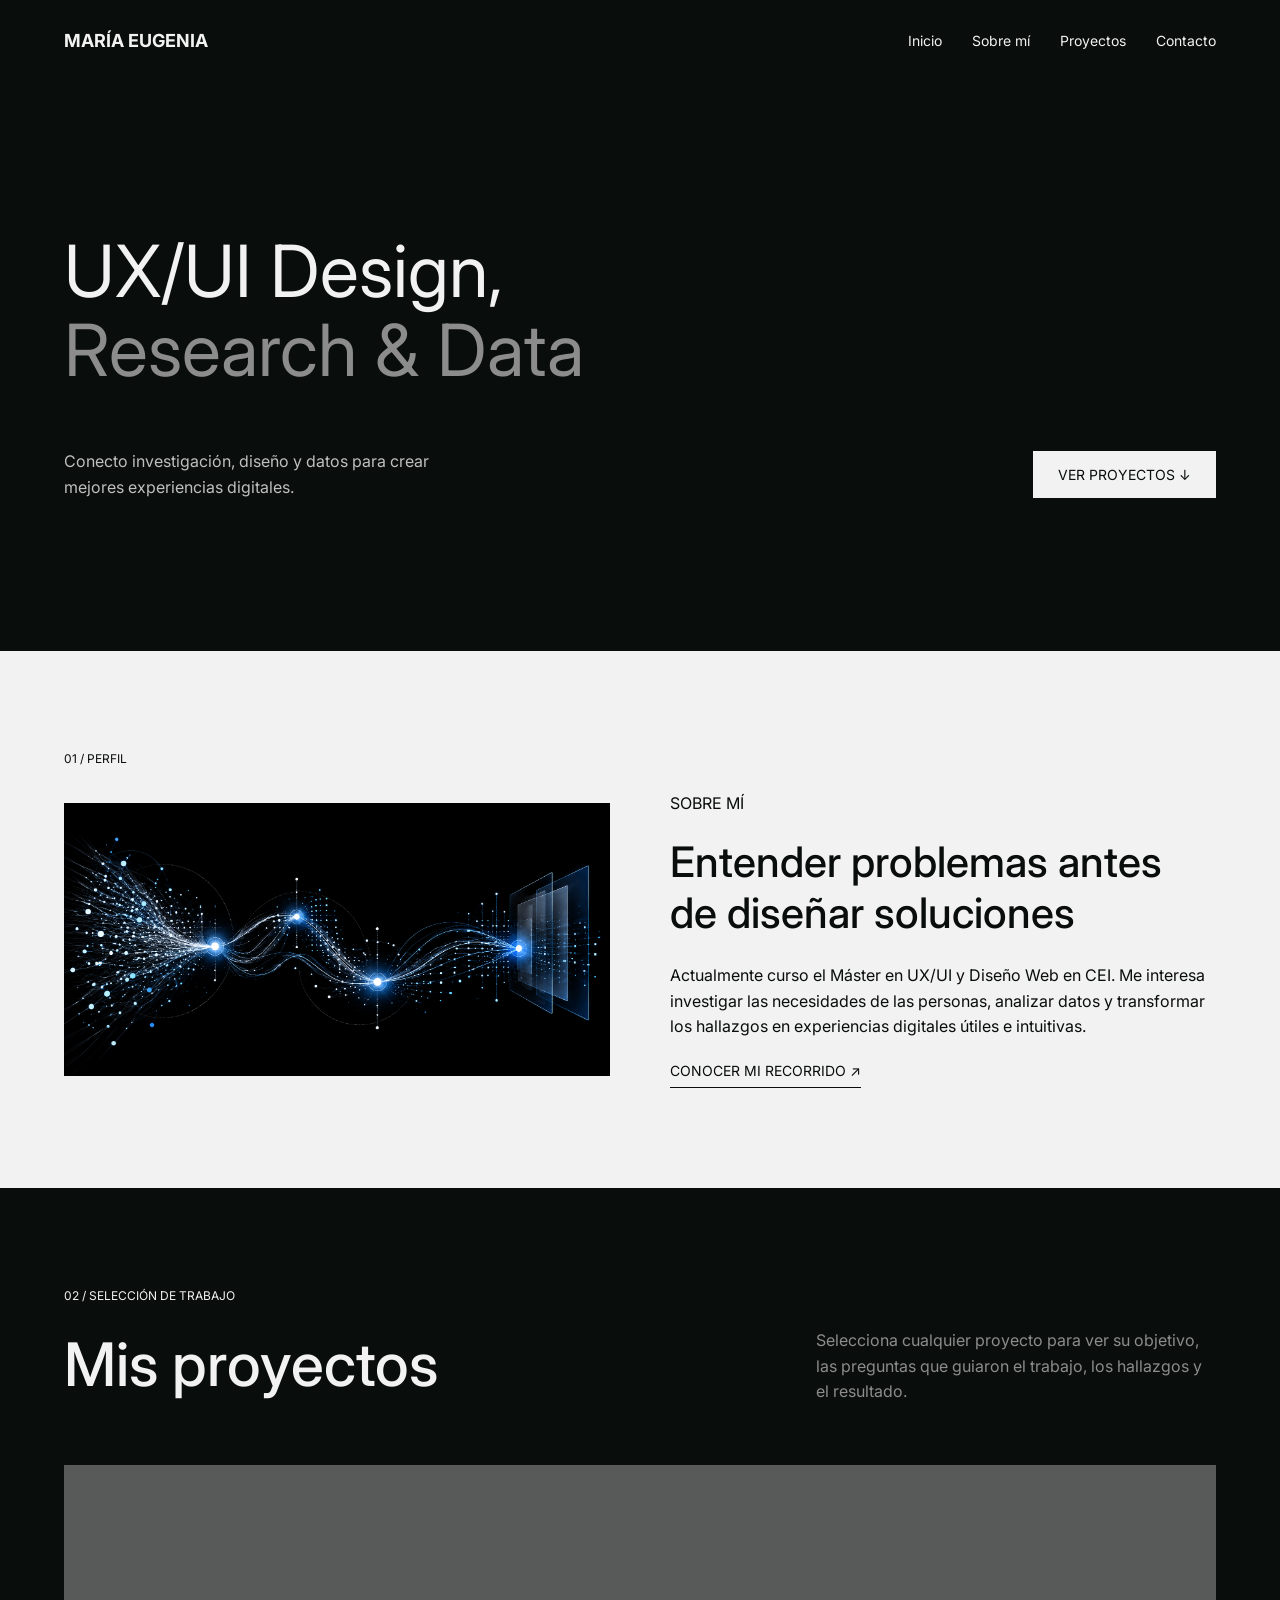
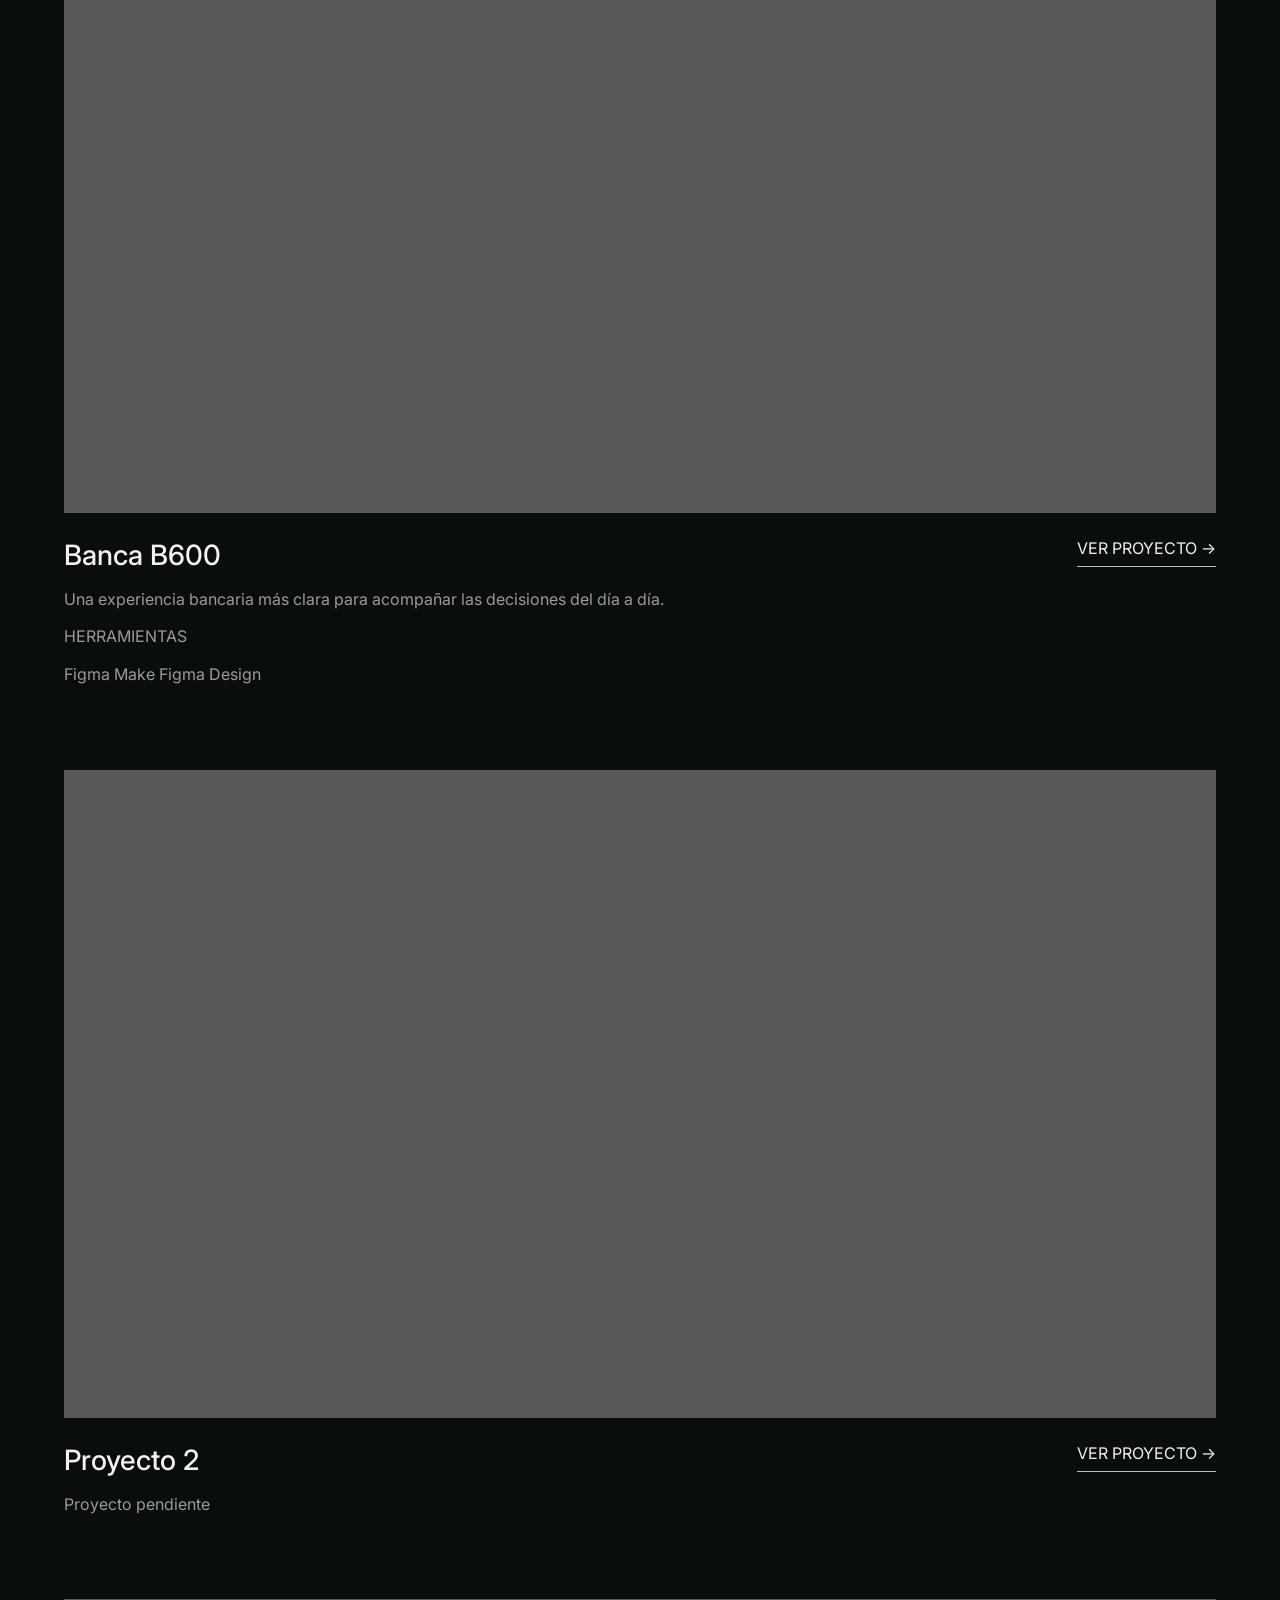
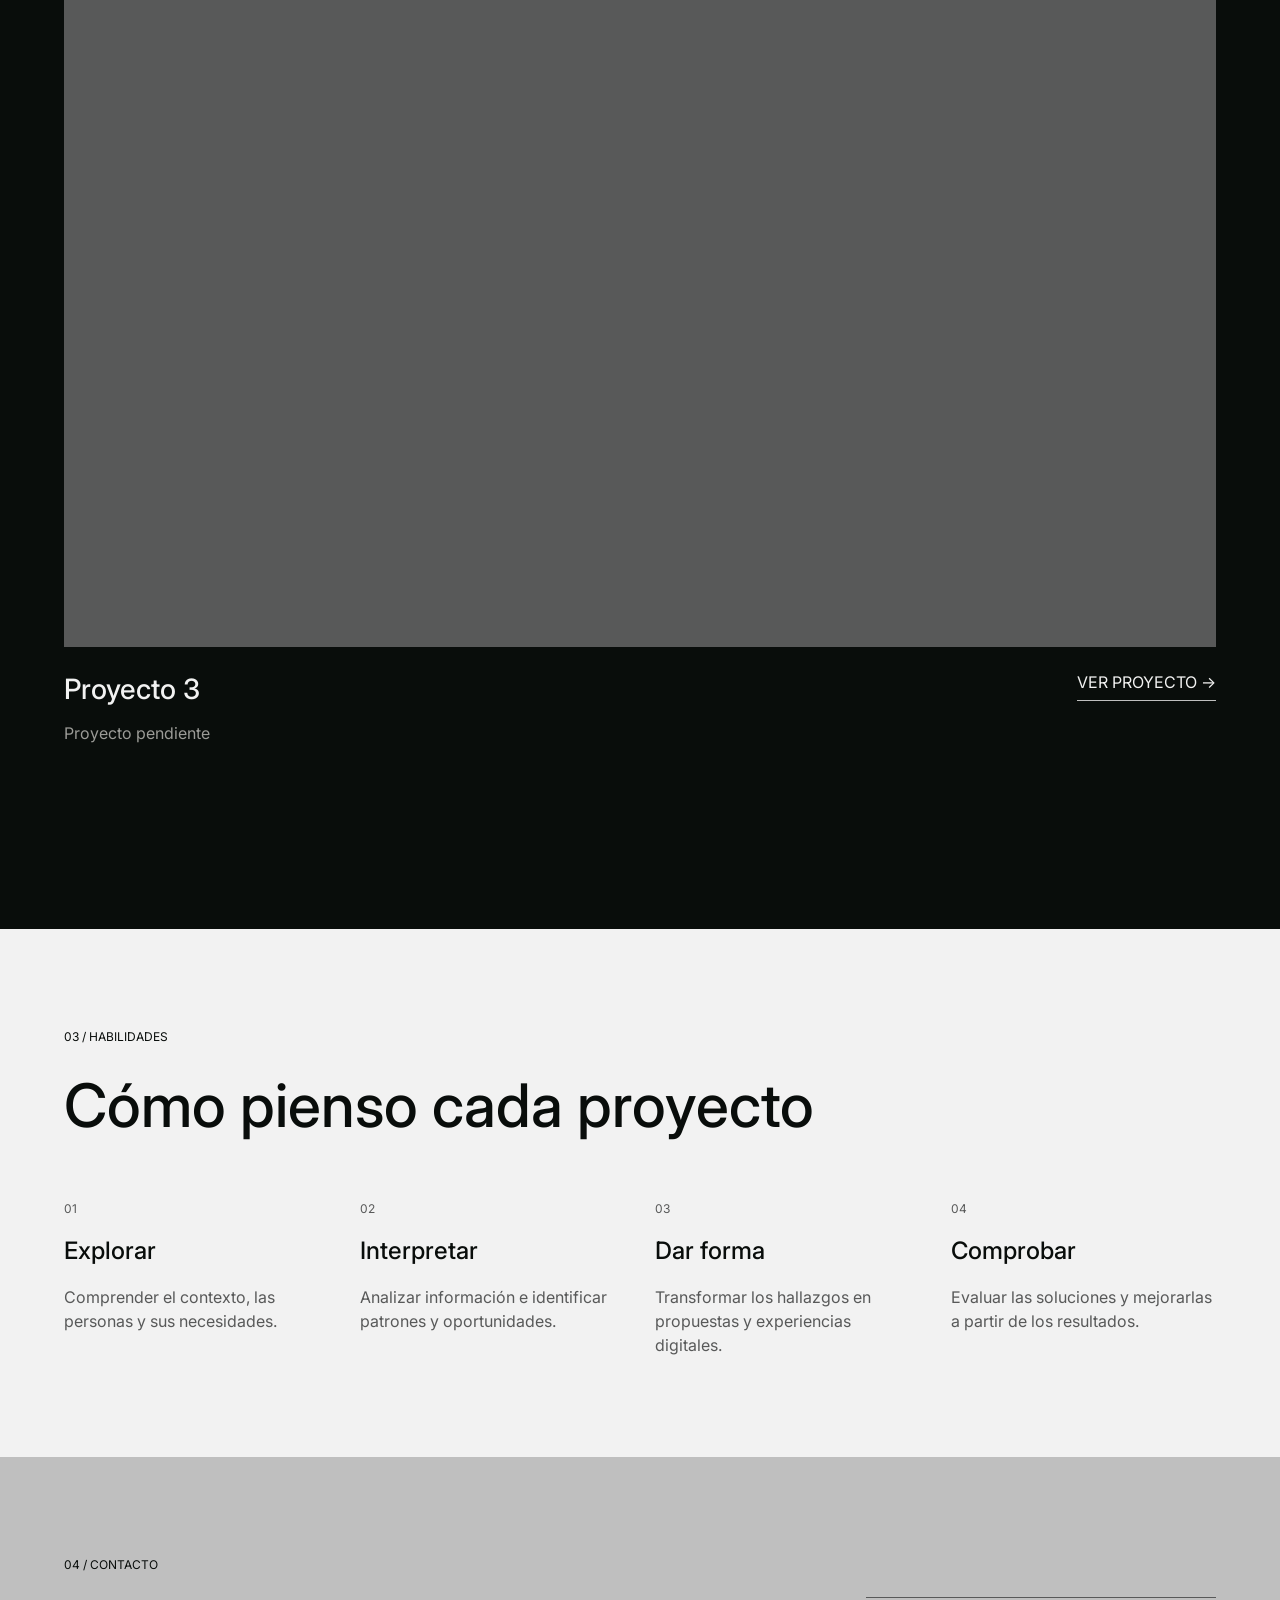
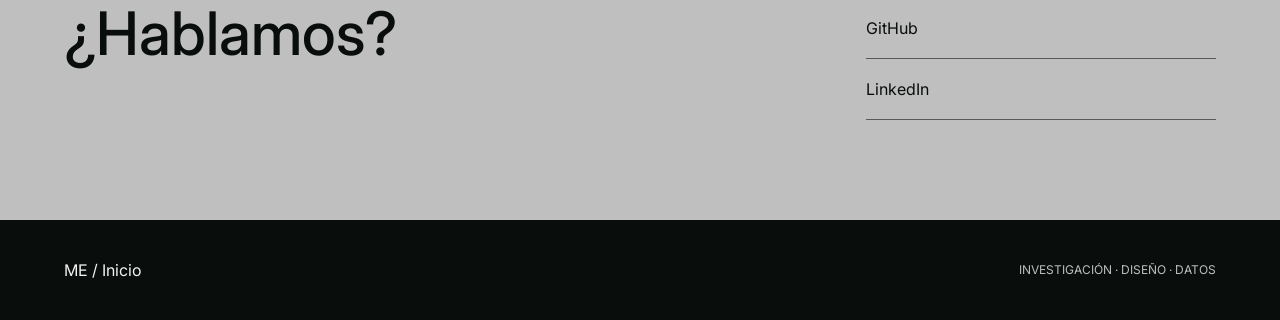
==== index.html @ ddd152c0 "Initial commit" ====
<!DOCTYPE html>
<html lang="es">

<head>
    <meta charset="UTF-8">
    <meta name="viewport" content="width=device-width, initial-scale=1.0">
    <meta name="description" content="Portfolio de María Eugenia. Diseño UX/UI, investigación y datos.">

    <title>María Eugenia | Portfolio</title>

    <!-- Tipografia -->
    <link href="https://fonts.googleapis.com/css2?family=Inter:wght@400;500;600;700&display=swap" rel="stylesheet">

    <!-- CSS -->
    <link rel="stylesheet" href="css/main.css">
</head>

<body>

    <!-- Cabecera-->
    <header class="header">
        <div class="contenedor">

            <a href="index.html" class="logo">MARÍA EUGENIA</a>


            <nav class="menu" aria-label="Menú principal">

                <a href="index.html" aria-current="page">Inicio</a>
                <a href="sobre-mi.html">Sobre mí</a>
                <a href="index.html#proyectos">Proyectos</a>
                <a href="index.html#contacto">Contacto</a>
            </nav>


        </div>
    </header>

    <main>

        <!-- portada-->
        <section class="portada">
            <div class="contenedor">

                <h1>
                    UX/UI Design,<br>
                    <span>Research & Data</span>
                </h1>

                <div class="portada-info">
                    <p>
                        Conecto investigación, diseño y datos
                        para crear mejores experiencias digitales.
                    </p>

                    <a href="#proyectos" class="boton">
                        VER PROYECTOS ↓
                    </a>
                </div>

            </div>
        </section>

        <!-- perfil-->
        <section class="sobre-mi">
            <div class="contenedor">

                <p class="etiqueta">01 / PERFIL</p>

                <div class="sobre-mi-contenido">

                    <div class="sobre-mi-imagen">
                        <img src="assets/img/flujo-datos.png" alt="Representación abstracta de datos">
                    </div>

                    <div class="sobre-mi-texto">
                        <p class="etiqueta">SOBRE MÍ</p>

                        <h2>
                            Entender problemas antes
                            de diseñar soluciones
                        </h2>

                        <p>
                            Actualmente curso el Máster en UX/UI y
                            Diseño Web en CEI. Me interesa investigar
                            las necesidades de las personas, analizar
                            datos y transformar los hallazgos en
                            experiencias digitales útiles e intuitivas.
                        </p>

                        <a href="sobre-mi.html" class="enlace">
                            CONOCER MI RECORRIDO ↗
                        </a>
                    </div>

                </div>
            </div>
        </section>

        <!-- proyectoste vy-->
        <section class="proyectos" id="proyectos">
            <div class="contenedor">

                <p class="etiqueta">02 / SELECCIÓN DE TRABAJO</p>

                <div class="encabezado-proyectos">
                    <h2>Mis proyectos</h2>

                    <p>
                        Selecciona cualquier proyecto para ver su objetivo,
                        las preguntas que guiaron el trabajo,
                        los hallazgos y el resultado.
                    </p>
                </div>

                <!-- Proyecto B600 -->
                <article class="tarjeta-proyecto">

                    <!-- Caja reservada para la imagen de B600 -->
                    <div class="imagen-pendiente"></div>

                    <div class="proyecto-info">
                        <div>
                            <h3>Banca B600</h3>

                            <p>
                                Una experiencia bancaria más clara
                                para acompañar las decisiones
                                del día a día.
                            </p>

                            <p>HERRAMIENTAS</p>
                            <p>Figma Make Figma Design</p>
                        </div>

                        <a href="detalle-b600.html" class="enlace">
                            VER PROYECTO →
                        </a>
                    </div>

                </article>

                <!-- Proyecto 2 -->
                <article class="tarjeta-proyecto">

                    <div class="imagen-pendiente"></div>

                    <div class="proyecto-info">
                        <div>
                            <h3>Proyecto 2</h3>
                            <p>Proyecto pendiente</p>
                        </div>

                        <a href="detalle-proyecto2.html" class="enlace">
                            VER PROYECTO →
                        </a>
                    </div>

                </article>

                <!-- Proyecto 3 -->
                <article class="tarjeta-proyecto">

                    <div class="imagen-pendiente"></div>

                    <div class="proyecto-info">
                        <div>
                            <h3>Proyecto 3</h3>
                            <p>Proyecto pendiente</p>
                        </div>

                        <a href="detalle-proyecto3.html" class="enlace">
                            VER PROYECTO →
                        </a>
                    </div>

                </article>

            </div>
        </section>

        <!-- 04. HABILIDADES -->
        <section class="proceso">
            <div class="contenedor">

                <p class="etiqueta">03 / HABILIDADES</p>

                <h2>Cómo pienso cada proyecto</h2>

                <div class="pasos">

                    <article class="paso">
                        <span>01</span>
                        <h3>Explorar</h3>
                        <p>
                            Comprender el contexto, las personas
                            y sus necesidades.
                        </p>
                    </article>

                    <article class="paso">
                        <span>02</span>
                        <h3>Interpretar</h3>
                        <p>
                            Analizar información e identificar
                            patrones y oportunidades.
                        </p>
                    </article>

                    <article class="paso">
                        <span>03</span>
                        <h3>Dar forma</h3>
                        <p>
                            Transformar los hallazgos en propuestas
                            y experiencias digitales.
                        </p>
                    </article>

                    <article class="paso">
                        <span>04</span>
                        <h3>Comprobar</h3>
                        <p>
                            Evaluar las soluciones y mejorarlas
                            a partir de los resultados.
                        </p>
                    </article>

                </div>
            </div>
        </section>

        <!-- 05. CONTACTO -->
        <section class="contacto" id="contacto">
            <div class="contenedor">

                <p class="etiqueta">04 / CONTACTO</p>

                <div class="contacto-contenido">

                    <h2>¿Hablamos?</h2>

                    <div class="contacto-enlaces">
                        <a href="https://github.com/cardamoneeuge" target="_blank" rel="noopener noreferrer">
                            GitHub
                        </a>

                        <a href="https://www.linkedin.com/in/maria-eugenia-cardamone/" target="_blank"
                            rel="noopener noreferrer">
                            LinkedIn
                        </a>
                    </div>

                </div>
            </div>
        </section>

    </main>

    <!-- PIE DE PÁGINA -->
    <footer class="footer">
        <div class="contenedor">
            <a href="index.html">ME / Inicio</a>
            <p>INVESTIGACIÓN · DISEÑO · DATOS</p>
        </div>
    </footer>

</body>

</html>
---- css/main.css ----
:root {
   --oscuro: #090D0B;
   --blanco: #F2F2F2;
   --gris: #585959;
   --gris-claro: #BFBFBF;
}


* {
   margin: 0;
   padding: 0;
   box-sizing: border-box;
}


body {
    font-family: "Inter";
    background-color: var(--oscuro);
    color: var(--blanco);
}


a {
   color: inherit;
   text-decoration: none;
}


img {
   display: block;
   max-width: 100%;
}


.contenedor {
   width: 90%;
   max-width: 1320px;
   margin: 0 auto;
}


.etiqueta {
   font-size: 12px;
   margin-bottom: 25px;
}


.boton {
   display: inline-block;
   padding: 15px 25px;
   background-color: var(--blanco);
   color: var(--oscuro);
   font-size: 14px;
}




/* Header*/


.header {
   padding: 30px 0;
}


.header .contenedor {
   display: flex;
   justify-content: space-between;
   align-items: center;
}


.logo {
   font-size: 18px;
   font-weight: 700;
}


.menu {
   display: flex;
   gap: 30px;
   font-size: 14px;
}




/* portada */


.portada {
   padding: 150px 0;
}


.portada h1 {
   font-size: 72px;
   font-weight: 400;
   line-height: 1.1;
}


.portada h1 span {
   color: #8C8C8C;
}


.portada-info {
   display: flex;
   justify-content: space-between;
   align-items: center;
   gap: 30px;
   margin-top: 60px;
}


.portada-info p {
   max-width: 400px;
   font-size: 16px;
   line-height: 1.6;
   color: var(--gris-claro);
}




/* sobre mi - inicio*/


.sobre-mi {
   background-color: var(--blanco);
   color: var(--oscuro);
   padding: 100px 0;
}


.sobre-mi-contenido {
   display: grid;
   grid-template-columns: 1fr 1fr;
   gap: 60px;
   align-items: center;
}


.sobre-mi-imagen img {
   width: 100%;
}


.sobre-mi-texto h2 {
   font-size: 42px;
   font-weight: 500;
   margin-bottom: 25px;
}


.sobre-mi-texto p {
   font-size: 16px;
   line-height: 1.6;
   margin-bottom: 20px;
}


.sobre-mi-texto .enlace {
   display: inline-block;
   border-bottom: 1px solid var(--oscuro);
   padding-bottom: 8px;
   font-size: 14px;
}




/* Proyecctos*/


.proyectos {
   background-color: var(--oscuro);
   color: var(--blanco);
   padding: 100px 0;
}


.encabezado-proyectos {
   display: flex;
   justify-content: space-between;
   gap: 40px;
   margin-bottom: 60px;
}


.proyectos h2 {
   font-size: 60px;
   font-weight: 500;
}


.encabezado-proyectos p {
   max-width: 400px;
   line-height: 1.6;
   color: #8C8C8C;
}


.tarjeta-proyecto {
   margin-bottom: 70px;
}


.tarjeta-proyecto img {
   width: 100%;
}


.imagen-pendiente {
   width: 100%;
   aspect-ratio: 16 / 9;
   background-color: var(--gris);
}


.proyecto-info {
   display: flex;
   justify-content: space-between;
   gap: 30px;
   margin-top: 25px;
}


.proyecto-info h3 {
   font-size: 28px;
   font-weight: 500;
   margin-bottom: 15px;
}


.proyecto-info p {
   color: #9B9B97;
   line-height: 1.6;
   margin-bottom: 12px;
}


.proyecto-info .enlace {
   align-self: flex-start;
   border-bottom: 1px solid var(--gris-claro);
   padding-bottom: 8px;
   white-space: nowrap;
}




/* Habilidades*/


.proceso {
   background-color: var(--blanco);
   color: var(--oscuro);
   padding: 100px 0;
}


.proceso h2 {
   font-size: 60px;
   font-weight: 500;
   margin-bottom: 60px;
}


.pasos {
   display: grid;
   grid-template-columns: repeat(4, 1fr);
   gap: 30px;
}


.paso {
   display: flex;
   flex-direction: column;
   gap: 20px;
}


.paso span {
   color: var(--gris);
   font-size: 12px;
}


.paso h3 {
   font-size: 24px;
   font-weight: 500;
}


.paso p {
   color: var(--gris);
   line-height: 1.5;
}




/* Contacto */


.contacto {
   background-color: var(--gris-claro);
   color: var(--oscuro);
   padding: 100px 0;
}


.contacto-contenido {
   display: flex;
   justify-content: space-between;
   gap: 40px;
}


.contacto h2 {
   font-size: 60px;
   font-weight: 500;
}


.contacto-enlaces {
   width: 350px;
}


.contacto-enlaces a {
   display: block;
   padding: 20px 0;
   border-top: 1px solid var(--gris);
}


.contacto-enlaces a:last-child {
   border-bottom: 1px solid var(--gris);
}




/* footer*/


.footer {
   padding: 40px 0;
}


.footer .contenedor {
   display: flex;
   justify-content: space-between;
   align-items: center;
   gap: 20px;
}


.footer p {
   font-size: 12px;
   color: var(--gris-claro);
}




/* Responsive*/


@media (max-width: 768px) {


   .portada {
       padding: 100px 0;
   }


   .portada h1 {
       font-size: 48px;
   }


   .sobre-mi-contenido {
       gap: 30px;
   }


   .proyectos h2,
   .proceso h2,
   .contacto h2 {
       font-size: 40px;
   }


   .pasos {
       grid-template-columns: repeat(2, 1fr);
   }


   .contacto-contenido {
       gap: 25px;
   }
}




/* responsive mobile*/


@media (max-width: 600px) {


   .header .contenedor {
       flex-direction: column;
       align-items: flex-start;
       gap: 20px;
   }


   .menu {
       flex-wrap: wrap;
       gap: 15px;
   }


   .portada {
       padding: 90px 0;
   }


   .portada h1 {
       font-size: 40px;
   }


   .portada-info,
   .encabezado-proyectos,
   .proyecto-info,
   .contacto-contenido {
       flex-direction: column;
       align-items: flex-start;
   }


   .sobre-mi,
   .proyectos,
   .proceso,
   .contacto {
       padding: 60px 0;
   }


   .sobre-mi-contenido {
       grid-template-columns: 1fr;
   }


   .sobre-mi-texto h2 {
       font-size: 30px;
   }


   .proyectos h2,
   .proceso h2,
   .contacto h2 {
       font-size: 36px;
   }


   .pasos {
       grid-template-columns: 1fr;
   }


   .contacto-enlaces {
       width: 100%;
   }


   .footer .contenedor {
       flex-direction: column;
       align-items: flex-start;
   }
}




/* Sobre mi*/


/* Presentación: texto e imagen */
.presentacion {
   padding: 60px 0;
}


.presentacion-contenido {
   display: flex;
   gap: 40px;
   margin-top: 30px;
}




.presentacion-texto,
.imagen-sobre-mi {
   flex: 1;
   min-width: 0;
}




.presentacion-texto h1 {
   font-size: 40px;
   margin-bottom: 20px;
}


.presentacion-texto p {
   margin-bottom: 15px;
}


.imagen-sobre-mi img {
   width: 100%;
}




/* Fromacion  */
.formacion {
   padding: 40px 0;
}


.formacion .contenedor {
   display: grid;
   grid-template-columns: 30% 1fr;
   gap: 40px;
}


.lista-formacion {
   display: flex;
   flex-direction: column;
   gap: 30px;
}


.formacion-item {
   border-top: 1px solid #BFBFBF;
   padding-top: 15px;
}




/* Conocimientos */
.conocimientos {
   padding: 40px 0;
}


.conocimientos .contenedor {
   display: grid;
   grid-template-columns: 30% 1fr;
   gap: 40px;
}


.lista-conocimientos {
   display: flex;
   flex-direction: column;
   gap: 25px;
}


.conocimiento-item {
   border-top: 1px solid #BFBFBF;
   padding-top: 15px;
}




/* Enlaces finales */
.ver-trabajos {
   padding: 40px 0;
}


.ver-trabajos .contenedor {
   display: flex;
   justify-content: space-between;
}



/* Adaptacion basica  movil */
@media (max-width: 600px) {


   .presentacion-contenido {
       flex-direction: column;
   }


   .presentacion-texto,
   .imagen-sobre-mi {
       width: 100%;
   }


   .formacion .contenedor,
   .conocimientos .contenedor {
       grid-template-columns: 1fr;
   }
}


/* Fondo de página Sobre mí */


.pagina-sobre-mi {
   background-color: #F2F2F2;
   color: #090D0B;
}


.pagina-sobre-mi .header {
   background-color: #F2F2F2;
}



/* ==========================
   DETALLE DEL PROYECTO B600
   ========================== */

/* Espaciado general de la sección */
.detalle-proyecto {
    padding: 80px 0;
}

/* Título principal */
.detalle-proyecto h1 {
    margin: 30px 0 20px;
}

/* Subtítulo */
.detalle-proyecto h2 {
    margin: 40px 0 20px;
}

/* Párrafos */
.detalle-proyecto p {
    max-width: 800px;
    line-height: 1.6;
}

/* Enlace para volver a proyectos */
.detalle-proyecto .enlace {
    display: inline-block;
    margin-top: 40px;
}


/* Bloques de información del proyecto */
.detalle-informacion {
    display: flex;
    gap: 40px;
    margin-top: 40px;
}

/* Distribución del espacio entre los bloques */
.detalle-bloque {
    flex: 1;
    min-width: 0;
}

/* Títulos de los bloques */
.detalle-bloque h2 {
    margin-top: 0;
}

/* Adaptación de los bloques para móvil */
@media (max-width: 768px) {

    .detalle-informacion {
        flex-direction: column;
        gap: 24px;
    }

}
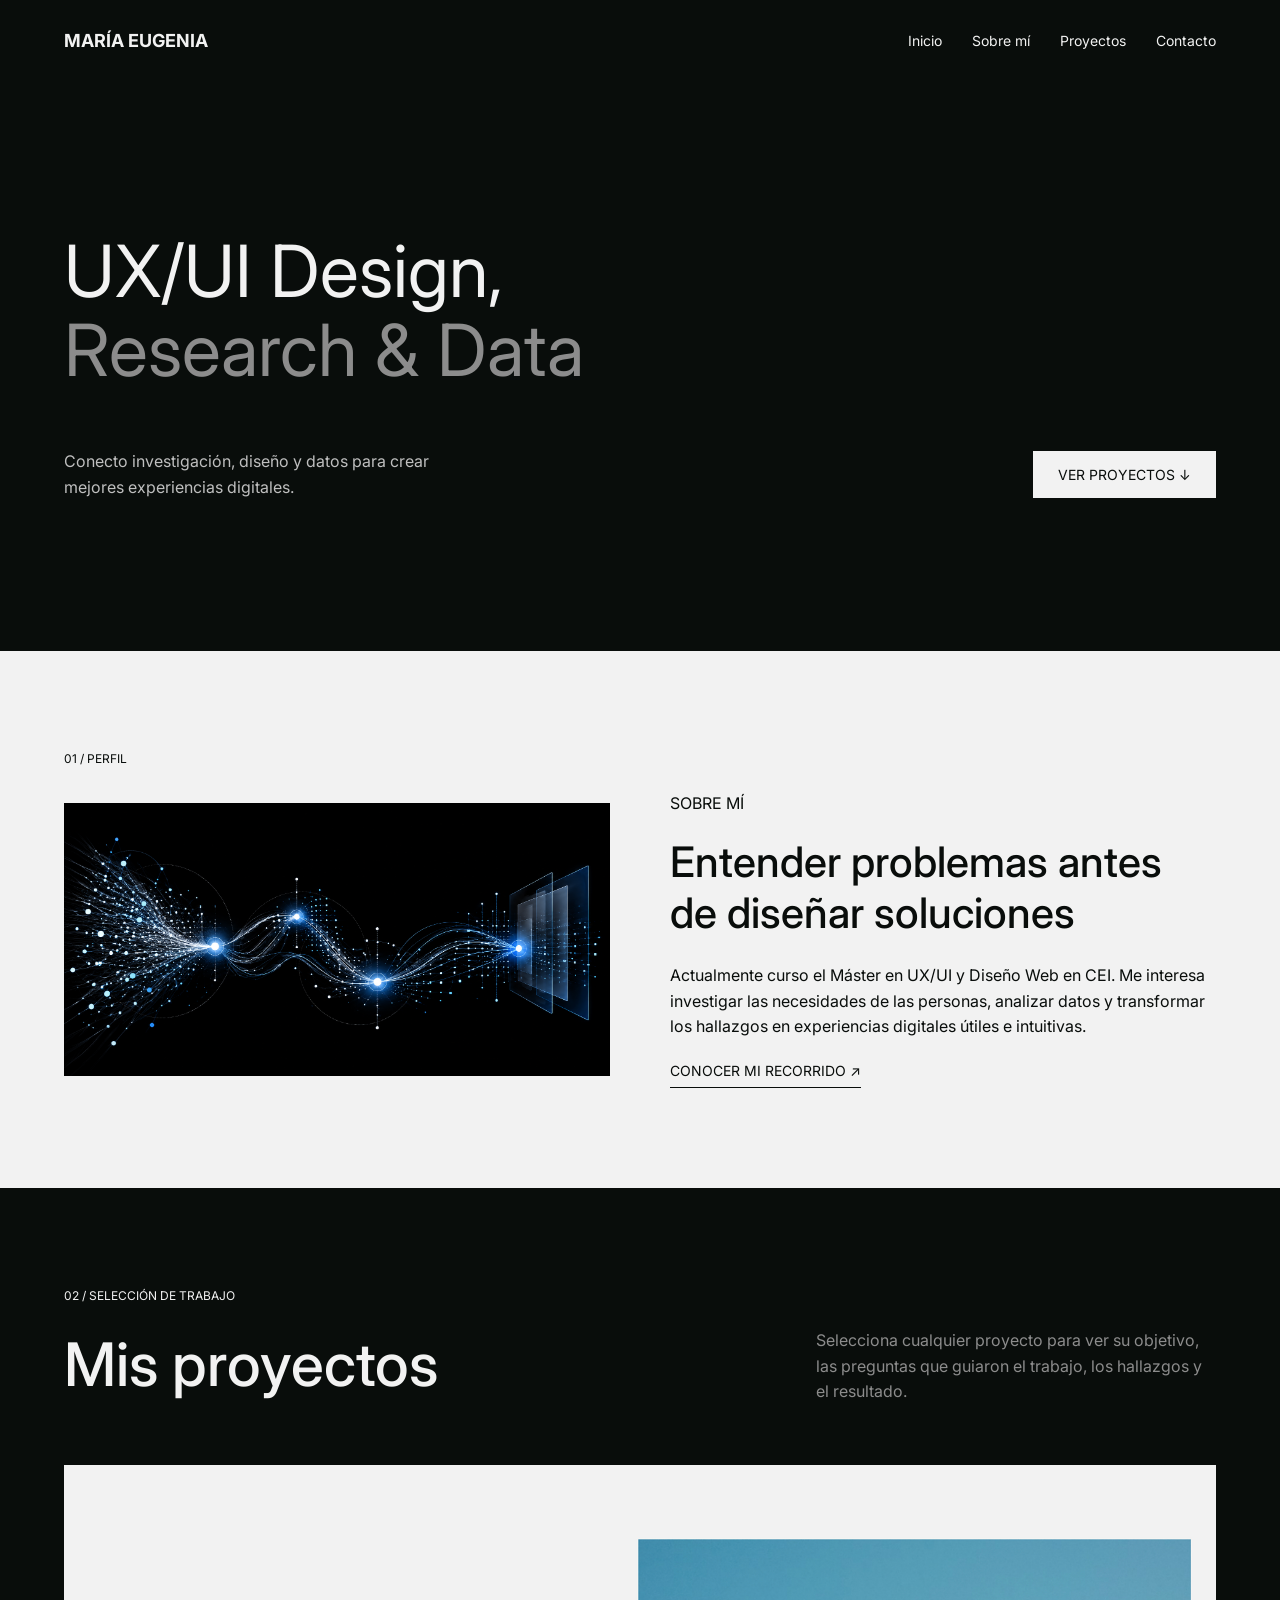
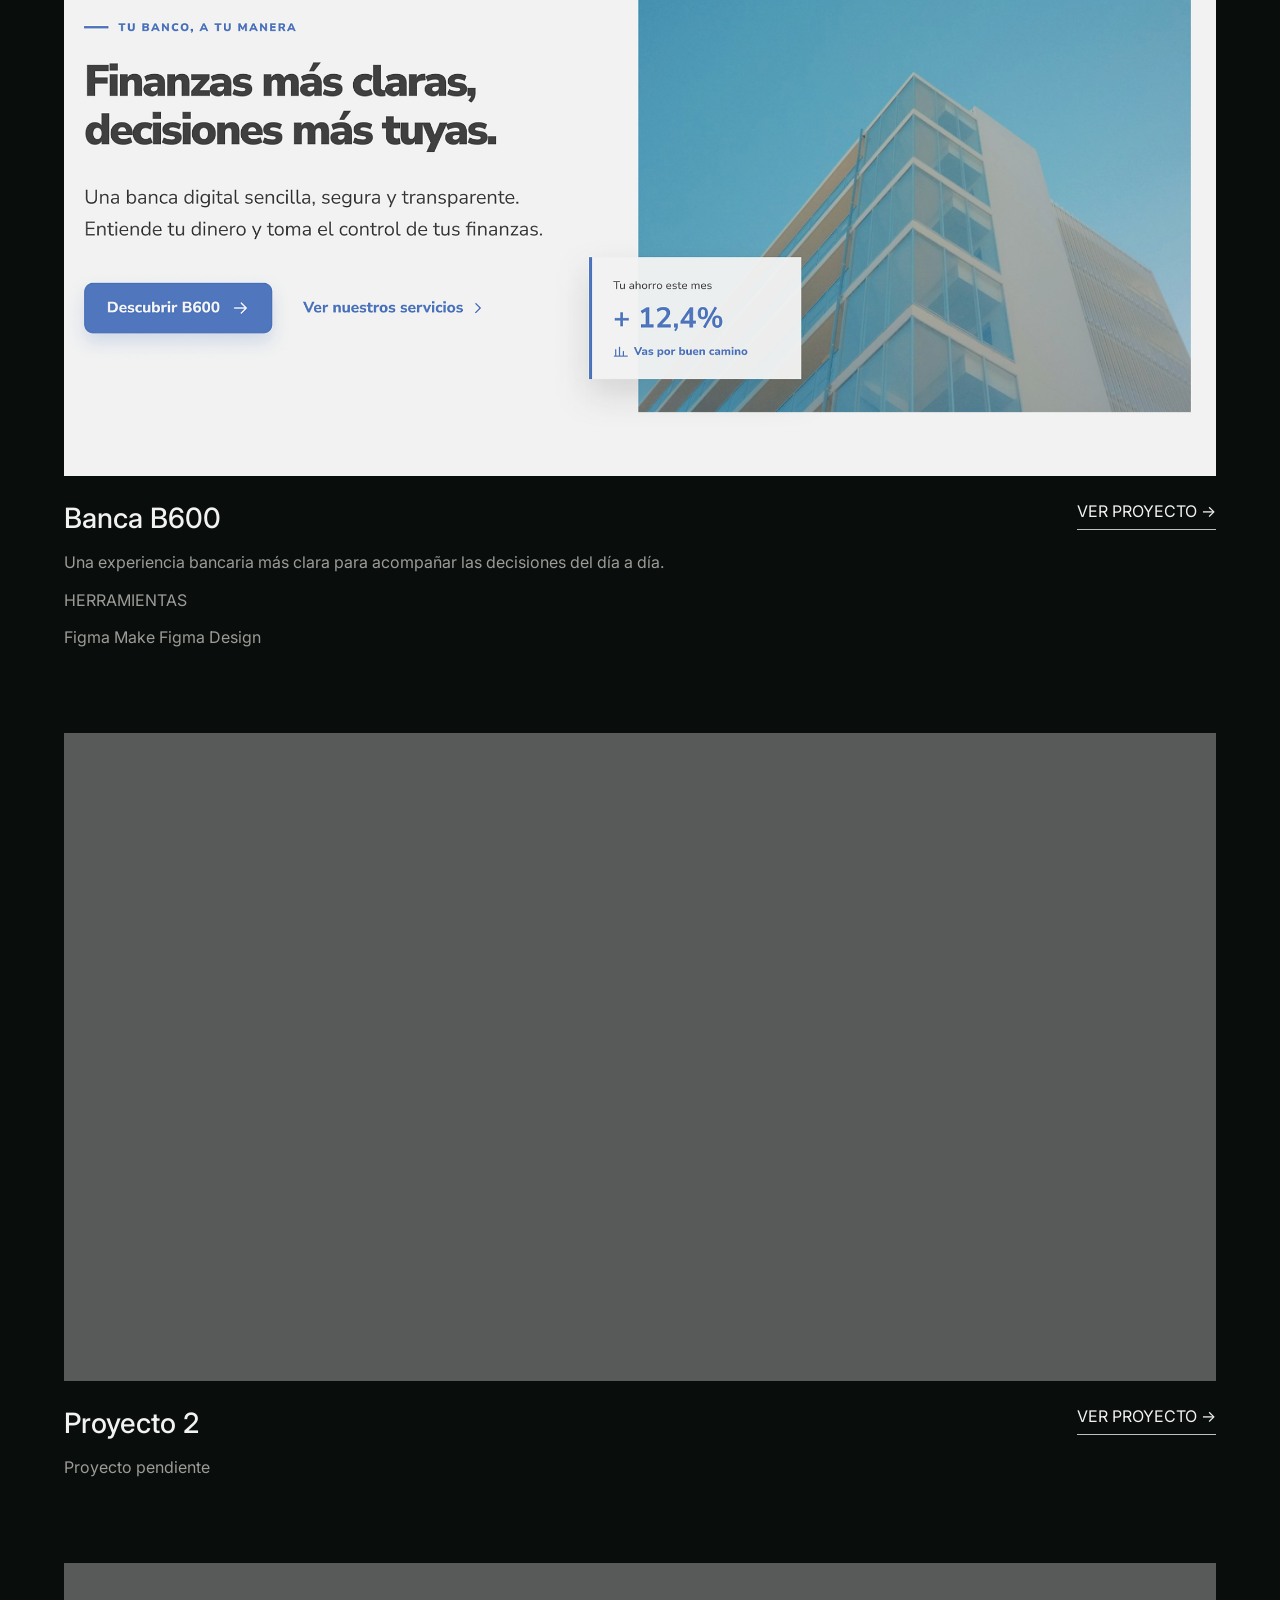
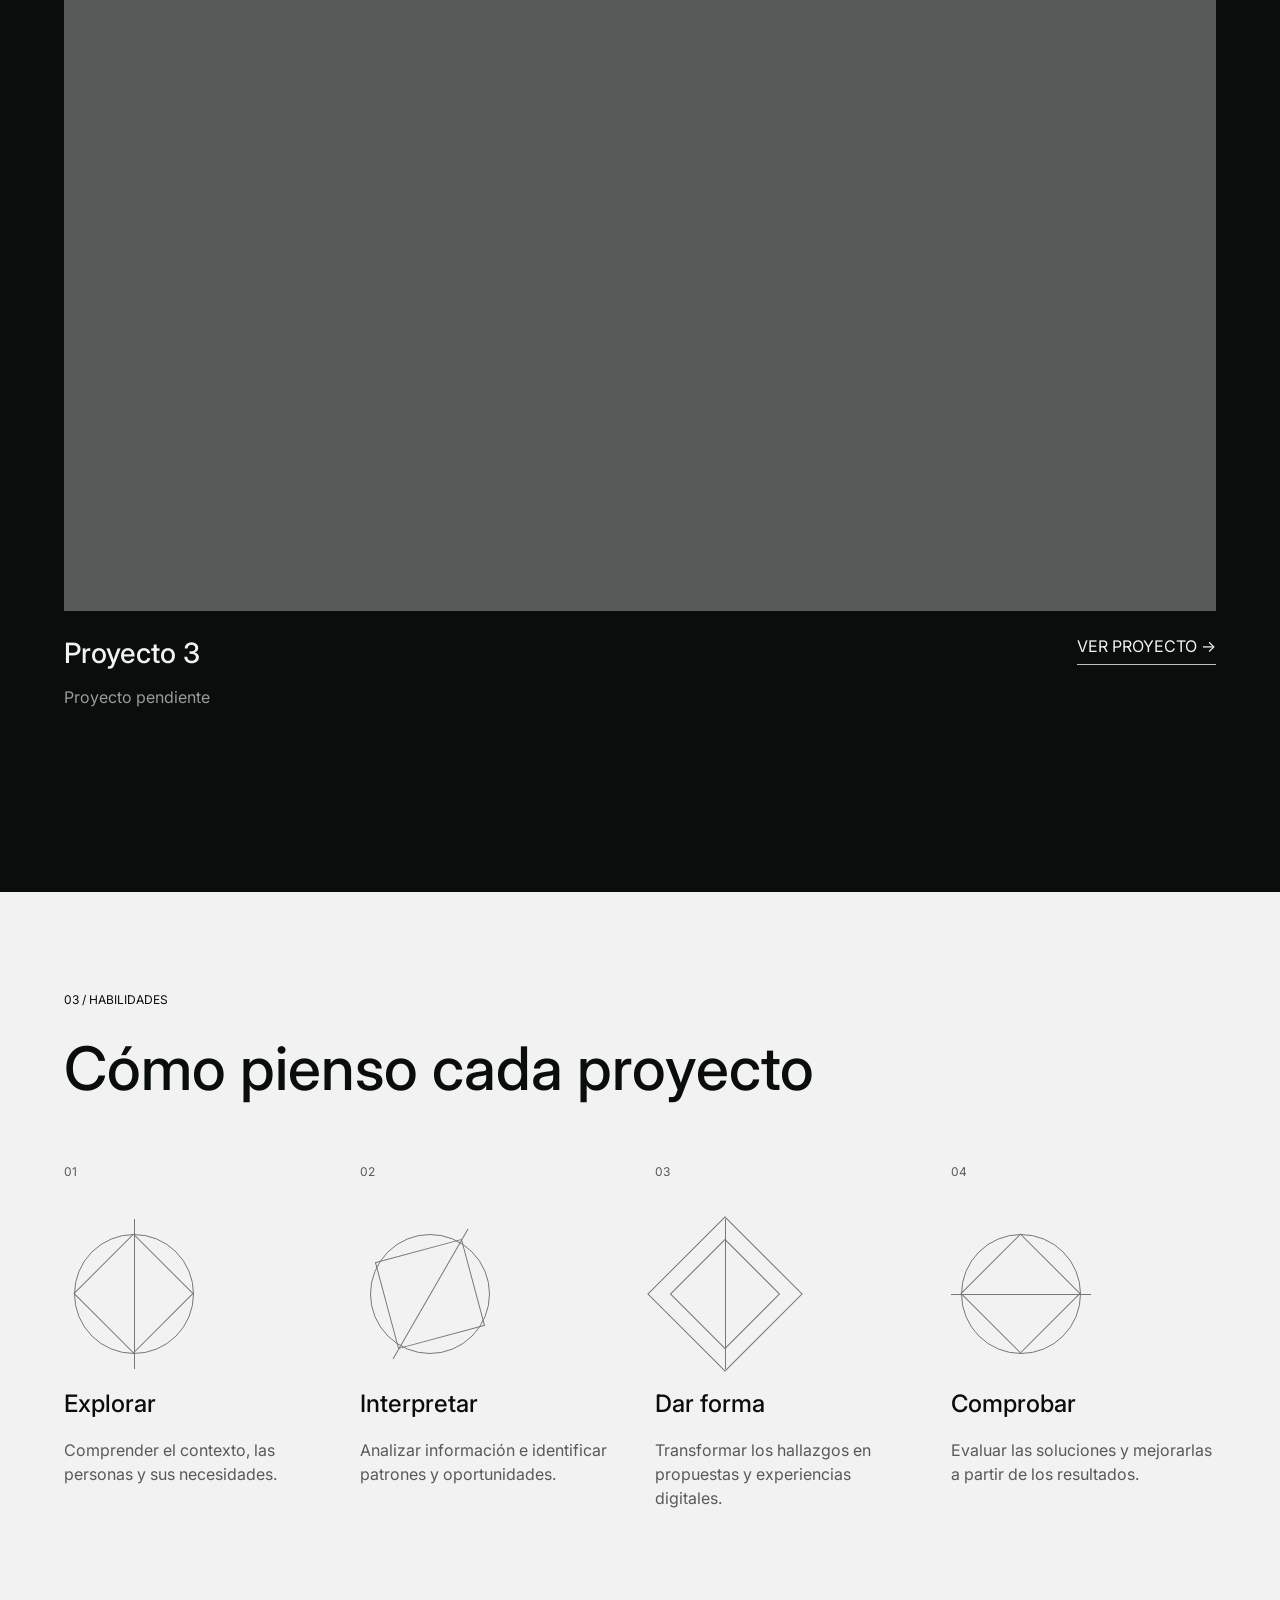
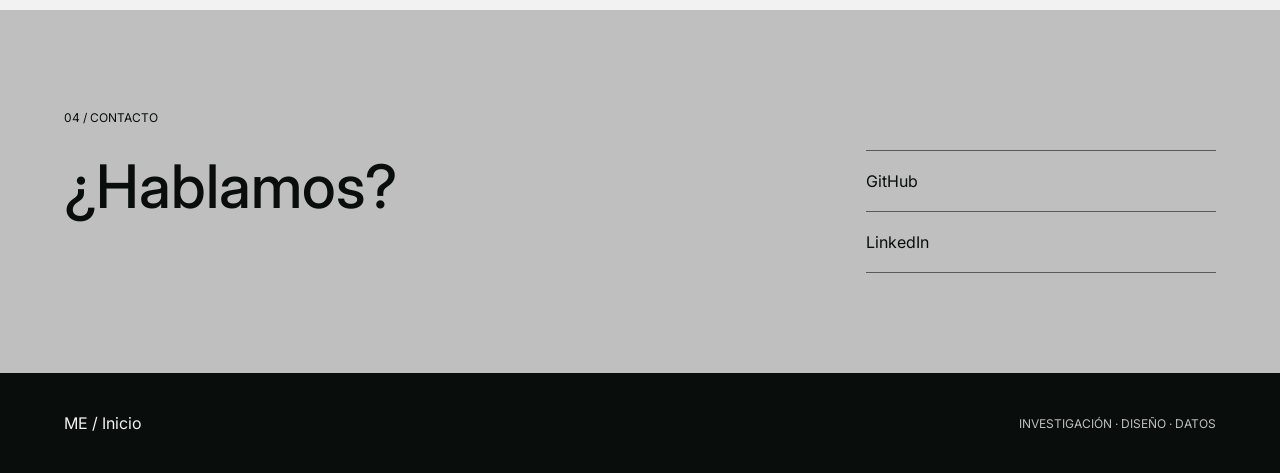
==== commit 1b56f9ca: "Actualizacion de B600 y ajustes de maquetacion" ====
--- a/index.html
+++ b/index.html
@@ -117,8 +117,10 @@
                 <!-- Proyecto B600 -->
                 <article class="tarjeta-proyecto">
 
-                    <!-- Caja reservada para la imagen de B600 -->
-                    <div class="imagen-pendiente"></div>
+
+                    <!-- Imagen del proyecto B600 -->
+                    <img src="assets/img/b600-home.png" alt="Diseño de la página principal de B600 Banca Digital">
+
 
                     <div class="proyecto-info">
                         <div>
@@ -180,53 +182,106 @@
             </div>
         </section>
 
+
         <!-- 04. HABILIDADES -->
         <section class="proceso">
             <div class="contenedor">
 
+                <!-- Identificación de la sección -->
                 <p class="etiqueta">03 / HABILIDADES</p>
 
+                <!-- Título de la sección -->
                 <h2>Cómo pienso cada proyecto</h2>
 
+                <!-- Contenedor de las cuatro habilidades -->
                 <div class="pasos">
 
+                    <!-- Habilidad 01: Explorar -->
                     <article class="paso">
+
                         <span>01</span>
+
+                        <!-- Figura geométrica de Explorar -->
+                        <div class="figura figura-explorar" aria-hidden="true">
+                            <span class="circulo"></span>
+                            <span class="rombo"></span>
+                            <span class="linea-vertical"></span>
+                        </div>
+
                         <h3>Explorar</h3>
+
                         <p>
                             Comprender el contexto, las personas
                             y sus necesidades.
                         </p>
+
                     </article>
 
+                    <!-- Habilidad 02: Interpretar -->
                     <article class="paso">
+
                         <span>02</span>
+
+                        <!-- Figura geométrica de Interpretar -->
+                        <div class="figura figura-interpretar" aria-hidden="true">
+                            <span class="circulo"></span>
+                            <span class="cuadrado-inclinado"></span>
+                            <span class="linea-diagonal"></span>
+                        </div>
+
                         <h3>Interpretar</h3>
+
                         <p>
                             Analizar información e identificar
                             patrones y oportunidades.
                         </p>
+
                     </article>
 
+                    <!-- Habilidad 03: Dar forma -->
                     <article class="paso">
+
                         <span>03</span>
+
+                        <!-- Figura geométrica de Dar forma -->
+                        <div class="figura figura-dar-forma" aria-hidden="true">
+                            <span class="rombo-exterior"></span>
+                            <span class="rombo-interior"></span>
+                            <span class="linea-vertical"></span>
+                        </div>
+
                         <h3>Dar forma</h3>
+
                         <p>
                             Transformar los hallazgos en propuestas
                             y experiencias digitales.
                         </p>
+
                     </article>
 
+                    <!-- Habilidad 04: Comprobar -->
                     <article class="paso">
+
                         <span>04</span>
+
+                        <!-- Figura geométrica de Comprobar -->
+                        <div class="figura figura-comprobar" aria-hidden="true">
+                            <span class="circulo"></span>
+                            <span class="rombo"></span>
+                            <span class="linea-horizontal"></span>
+                        </div>
+
                         <h3>Comprobar</h3>
+
                         <p>
                             Evaluar las soluciones y mejorarlas
                             a partir de los resultados.
                         </p>
+
                     </article>
 
                 </div>
+
             </div>
         </section>
 
--- a/css/main.css
+++ b/css/main.css
@@ -1,5 +1,3 @@
-
-
 :root {
    --oscuro: #090D0B;
    --blanco: #F2F2F2;
@@ -16,9 +14,9 @@
 
 
 body {
-    font-family: "Inter";
-    background-color: var(--oscuro);
-    color: var(--blanco);
+   font-family: "Inter";
+   background-color: var(--oscuro);
+   color: var(--blanco);
 }
 
 
@@ -285,10 +283,13 @@
 }
 
 
-.paso span {
+
+/* Número identificador de cada habilidad */
+.paso>span {
    color: var(--gris);
    font-size: 12px;
 }
+
 
 
 .paso h3 {
@@ -350,9 +351,14 @@
 /* footer*/
 
 
+
+/* Pie de página */
 .footer {
+   background-color: var(--oscuro);
+   color: var(--blanco);
    padding: 40px 0;
 }
+
 
 
 .footer .contenedor {
@@ -378,34 +384,34 @@
 
 
    .portada {
-       padding: 100px 0;
+      padding: 100px 0;
    }
 
 
    .portada h1 {
-       font-size: 48px;
+      font-size: 48px;
    }
 
 
    .sobre-mi-contenido {
-       gap: 30px;
+      gap: 30px;
    }
 
 
    .proyectos h2,
    .proceso h2,
    .contacto h2 {
-       font-size: 40px;
+      font-size: 40px;
    }
 
 
    .pasos {
-       grid-template-columns: repeat(2, 1fr);
+      grid-template-columns: repeat(2, 1fr);
    }
 
 
    .contacto-contenido {
-       gap: 25px;
+      gap: 25px;
    }
 }
 
@@ -419,25 +425,25 @@
 
 
    .header .contenedor {
-       flex-direction: column;
-       align-items: flex-start;
-       gap: 20px;
+      flex-direction: column;
+      align-items: flex-start;
+      gap: 20px;
    }
 
 
    .menu {
-       flex-wrap: wrap;
-       gap: 15px;
+      flex-wrap: wrap;
+      gap: 15px;
    }
 
 
    .portada {
-       padding: 90px 0;
+      padding: 90px 0;
    }
 
 
    .portada h1 {
-       font-size: 40px;
+      font-size: 40px;
    }
 
 
@@ -445,8 +451,8 @@
    .encabezado-proyectos,
    .proyecto-info,
    .contacto-contenido {
-       flex-direction: column;
-       align-items: flex-start;
+      flex-direction: column;
+      align-items: flex-start;
    }
 
 
@@ -454,40 +460,40 @@
    .proyectos,
    .proceso,
    .contacto {
-       padding: 60px 0;
+      padding: 60px 0;
    }
 
 
    .sobre-mi-contenido {
-       grid-template-columns: 1fr;
+      grid-template-columns: 1fr;
    }
 
 
    .sobre-mi-texto h2 {
-       font-size: 30px;
+      font-size: 30px;
    }
 
 
    .proyectos h2,
    .proceso h2,
    .contacto h2 {
-       font-size: 36px;
+      font-size: 36px;
    }
 
 
    .pasos {
-       grid-template-columns: 1fr;
+      grid-template-columns: 1fr;
    }
 
 
    .contacto-enlaces {
-       width: 100%;
+      width: 100%;
    }
 
 
    .footer .contenedor {
-       flex-direction: column;
-       align-items: flex-start;
+      flex-direction: column;
+      align-items: flex-start;
    }
 }
 
@@ -613,19 +619,19 @@
 
 
    .presentacion-contenido {
-       flex-direction: column;
+      flex-direction: column;
    }
 
 
    .presentacion-texto,
    .imagen-sobre-mi {
-       width: 100%;
+      width: 100%;
    }
 
 
    .formacion .contenedor,
    .conocimientos .contenedor {
-       grid-template-columns: 1fr;
+      grid-template-columns: 1fr;
    }
 }
 
@@ -645,62 +651,385 @@
 
 
 
-/* ==========================
-   DETALLE DEL PROYECTO B600
-   ========================== */
+/* DETALLE DEL PROYECTO B600 */
+
+
+/* Fondo y texto de la página B600 */
+.pagina-b600 {
+   background-color: var(--blanco);
+   color: var(--oscuro);
+}
+
+
+/* Título y descripción en dos columnas */
+.detalle-presentacion {
+   display: grid;
+   grid-template-columns: 1fr 1fr;
+   gap: 40px;
+   align-items: center;
+}
+
+/* Descripción de B600 */
+.pagina-b600 .detalle-presentacion p {
+    max-width: 380px;
+    font-size: 14px;
+    line-height: 1.6;
+}
+
+/* Datos del proyecto B600 en tres columnas */
+.detalle-datos {
+   display: grid;
+   grid-template-columns: repeat(3, 1fr);
+   gap: 40px;
+   margin: 50px 0 60px;
+}
+
+/* Marco de la imagen principal */
+.detalle-imagen {
+    padding: 1px;
+    border: 1px solid #D0D0D0;
+}
+
+/* Imagen principal del proyecto B600 */
+.detalle-imagen img {
+    width: 100%;
+    height: auto;
+}
+
+/* Texto de los datos del proyecto */
+.detalle-datos p {
+   font-size: 12px;
+}
+
+/* Etiquetas de cada dato */
+.detalle-datos .etiqueta {
+   font-size: 10px;
+   margin-bottom: 10px;
+}
+
+
+
+
+/* Objetivo: etiqueta a la izquierda y contenido a la derecha */
+.b600-objetivo {
+   display: grid;
+   grid-template-columns: 30% 1fr;
+   column-gap: 40px;
+   margin-top: 100px;
+}
+
+/* Etiqueta del objetivo */
+.b600-objetivo .etiqueta {
+   grid-row: 1 / 3;
+}
+
+
+/* Título del objetivo */
+.b600-objetivo h2 {
+    font-size: 36px;
+    font-weight: 500;
+    margin: 0 0 20px;
+}
+
+
+
+/* Párrafo del objetivo */
+.b600-objetivo>p:not(.etiqueta) {
+   grid-column: 2;
+}
+
+/* Proceso B600: etiqueta izquierda y etapas derecha */
+.b600-proceso {
+   display: grid;
+   grid-template-columns: 30% 1fr;
+   gap: 40px;
+   margin-top: 100px;
+}
+
+/* Etiqueta CÓMO LO HICE */
+.b600-proceso .etiqueta {
+   margin: 0;
+}
+
+
+/* Resultado: etiqueta izquierda y contenido derecha */
+.b600-resultado {
+   display: grid;
+   grid-template-columns: 30% 1fr;
+   column-gap: 40px;
+   margin-top: 100px;
+}
+
+/* Etiqueta RESULTADO */
+.b600-resultado .etiqueta {
+   grid-row: 1 / 3;
+}
+
+/* Título del resultado */
+.b600-resultado h2 {
+   margin: 0 0 20px;
+}
+
+/* Texto del resultado */
+.b600-resultado>p:not(.etiqueta) {
+   grid-column: 2;
+}
+
+
+/* Espacio antes de la imagen del resultado */
+.b600-imagen-resultado {
+   margin-top: 60px;
+}
+
+
+/* Imagen del resultado de B600 */
+.b600-imagen-resultado img {
+    width: 100%;
+    height: auto;
+}
+
 
 /* Espaciado general de la sección */
 .detalle-proyecto {
-    padding: 80px 0;
-}
-
-/* Título principal */
-.detalle-proyecto h1 {
-    margin: 30px 0 20px;
-}
-
-/* Subtítulo */
-.detalle-proyecto h2 {
-    margin: 40px 0 20px;
-}
+   padding: 80px 0;
+}
+
+
+/* Título principal de B600 */
+.pagina-b600 .detalle-proyecto h1 {
+    font-size: 64px;
+    font-weight: 500;
+    letter-spacing: -0.04em;
+    margin: 0;
+}
+
+
 
 /* Párrafos */
 .detalle-proyecto p {
-    max-width: 800px;
-    line-height: 1.6;
-}
-
-/* Enlace para volver a proyectos */
-.detalle-proyecto .enlace {
-    display: inline-block;
-    margin-top: 40px;
-}
-
-
-/* Bloques de información del proyecto */
-.detalle-informacion {
-    display: flex;
-    gap: 40px;
-    margin-top: 40px;
-}
-
-/* Distribución del espacio entre los bloques */
-.detalle-bloque {
-    flex: 1;
-    min-width: 0;
-}
-
-/* Títulos de los bloques */
-.detalle-bloque h2 {
-    margin-top: 0;
-}
-
-/* Adaptación de los bloques para móvil */
-@media (max-width: 768px) {
-
-    .detalle-informacion {
-        flex-direction: column;
-        gap: 24px;
+   max-width: 800px;
+   line-height: 1.6;
+}
+
+
+/* Espacio del enlace Volver a proyectos */
+.volver-proyectos {
+   padding: 40px 0;
+}
+
+
+/* Subrayado del enlace Volver a proyectos */
+.volver-proyectos .enlace {
+   display: inline-block;
+   border-bottom: 1px solid var(--oscuro);
+   padding-bottom: 8px;
+}
+
+
+
+
+
+
+/* Distribución de las tres etapas de B600 */
+.detalle-pasos {
+   display: grid;
+   grid-template-columns: repeat(3, 1fr);
+   gap: 40px;
+   margin-top: 0px;
+}
+
+/* Espacio superior de cada etapa */
+.detalle-paso {
+   padding-top: 20px;
+}
+
+
+/* Números de las etapas de B600 */
+.detalle-paso span {
+   display: block;
+   font-size: 12px;
+   color: var(--gris);
+   margin-bottom: 35px;
+}
+
+
+/* Sección del siguiente proyecto */
+.siguiente-proyecto {
+   padding: 45px 0;
+   background-color: var(--oscuro);
+   color: var(--blanco);
+}
+
+/* Etiqueta del siguiente proyecto */
+.siguiente-enlace span {
+   font-size: 12px;
+   color: var(--gris-claro);
+}
+
+/* Título del siguiente proyecto */
+.siguiente-enlace h2 {
+   font-size:28px;
+   font-weight: 500;
+   margin: 15px 0 0;
+}
+
+/* Espaciado de B600 en móvil */
+.detalle-proyecto {
+    padding: 50px 0;
+}
+
+.b600-objetivo,
+.b600-proceso,
+.b600-resultado {
+    margin-top: 60px;
+}
+
+
+/* Adaptación de B600 para móvil */
+@media (max-width: 600px) {
+
+    /* Presentación */
+    .detalle-presentacion {
+        grid-template-columns: 1fr;
     }
 
-}
+    /* Título principal de B600 en móvil */
+.pagina-b600 .detalle-proyecto h1 {
+    font-size: 40px;
+}
+
+    /* Datos del proyecto */
+    .detalle-datos {
+        grid-template-columns: 1fr;
+        gap: 20px;
+    }
+
+    /* Objetivo y Resultado */
+    .b600-objetivo,
+    .b600-resultado {
+        grid-template-columns: 1fr;
+        gap: 20px;
+    }
+
+    .b600-objetivo .etiqueta,
+    .b600-resultado .etiqueta {
+        grid-row: auto;
+    }
+
+    .b600-objetivo > p:not(.etiqueta),
+    .b600-resultado > p:not(.etiqueta) {
+        grid-column: auto;
+    }
+
+    /* Cómo lo hice */
+    .b600-proceso {
+        grid-template-columns: 1fr;
+        gap: 20px;
+    }
+
+    /* Tres etapas en vertical */
+    .detalle-pasos {
+        grid-template-columns: 1fr;
+        gap: 30px;
+    }
+}
+
+
+
+/* FIGURAS GEOMÉTRICAS - HABILIDADES
+*/
+
+/* Contenedor general de cada figura */
+.figura {
+   position: relative;
+   width: 140px;
+   height: 150px;
+   margin-top: 20px;
+}
+
+/* Círculos */
+.figura .circulo {
+   position: absolute;
+   width: 120px;
+   height: 120px;
+   border: 1px solid #777777;
+   border-radius: 50%;
+   top: 15px;
+   left: 10px;
+}
+
+/* Rombos */
+.figura .rombo {
+   position: absolute;
+   width: 85px;
+   height: 85px;
+   border: 1px solid #777777;
+   transform: rotate(45deg);
+   top: 32px;
+   left: 27px;
+}
+
+/* Líneas verticales */
+.figura .linea-vertical {
+   position: absolute;
+   width: 1px;
+   height: 150px;
+   background-color: #777777;
+   top: 0;
+   left: 70px;
+}
+
+/* FIGURA 02 - INTERPRETAR */
+
+.figura-interpretar .cuadrado-inclinado {
+   position: absolute;
+   width: 90px;
+   height: 90px;
+   border: 1px solid #777777;
+   transform: rotate(-15deg);
+   top: 30px;
+   left: 25px;
+}
+
+.figura-interpretar .linea-diagonal {
+   position: absolute;
+   width: 1px;
+   height: 150px;
+   background-color: #777777;
+   transform: rotate(30deg);
+   top: 0;
+   left: 70px;
+}
+
+/* FIGURA 03 - DAR FORMA */
+
+.figura-dar-forma .rombo-exterior {
+   position: absolute;
+   width: 110px;
+   height: 110px;
+   border: 1px solid #777777;
+   transform: rotate(45deg);
+   top: 20px;
+   left: 15px;
+}
+
+.figura-dar-forma .rombo-interior {
+   position: absolute;
+   width: 78px;
+   height: 78px;
+   border: 1px solid #777777;
+   transform: rotate(45deg);
+   top: 36px;
+   left: 31px;
+}
+
+/* FIGURA 04 - COMPROBAR */
+
+.figura-comprobar .linea-horizontal {
+   position: absolute;
+   width: 140px;
+   height: 1px;
+   background-color: #777777;
+   top: 75px;
+   left: 0;
+}
